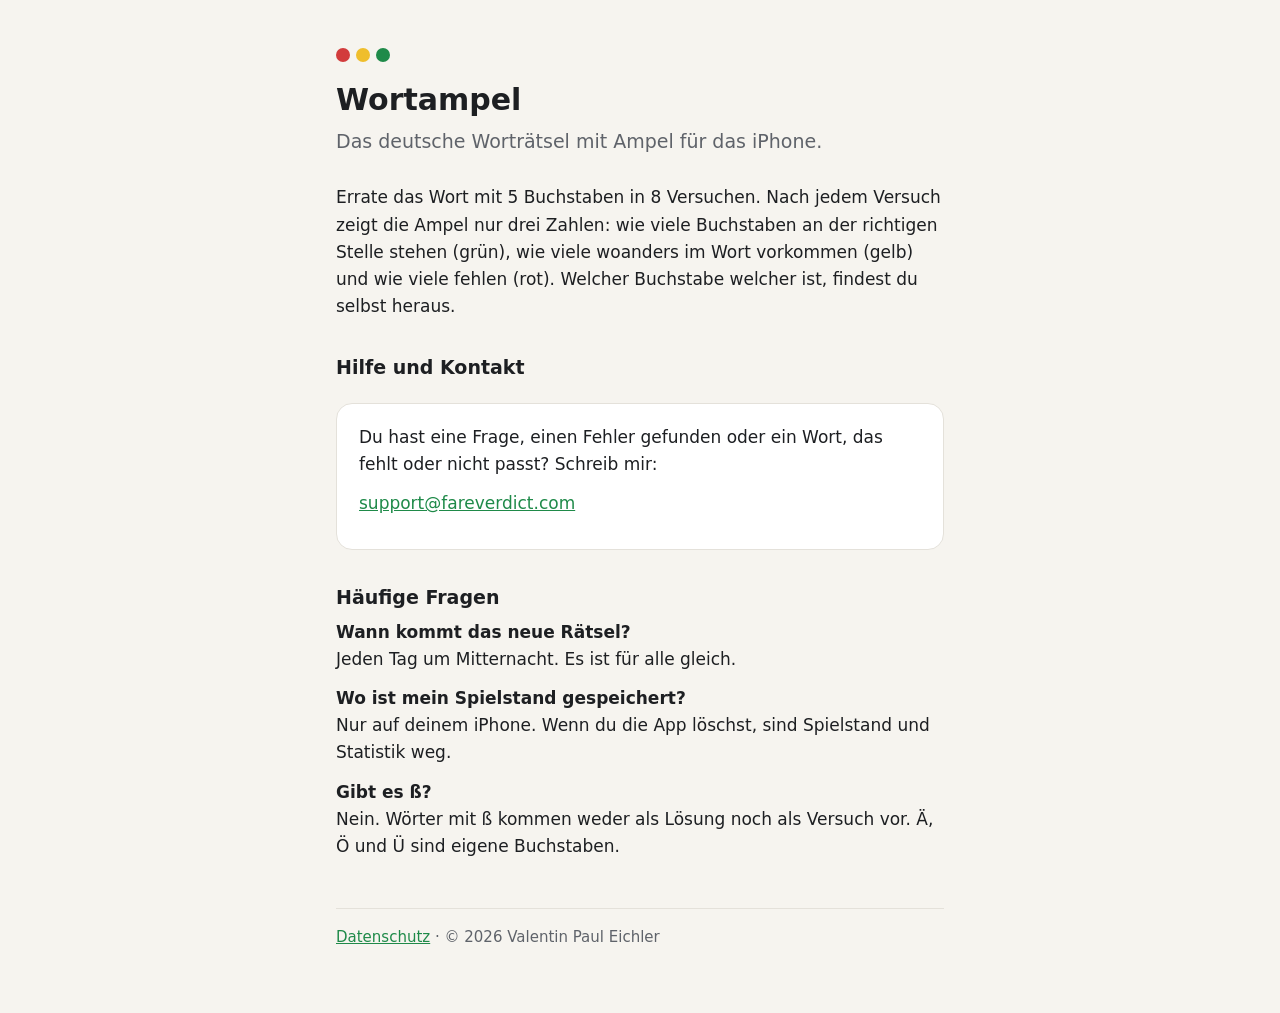
==== index.html @ 89198b7f "Support- und Datenschutzseite für Wortampel Co-Authored-By: Claude Opus 5.5 <noreply@anthropic.com>" ====
<!doctype html>
<html lang="de">
<head>
<meta charset="utf-8">
<meta name="viewport" content="width=device-width, initial-scale=1">
<title>Wortampel</title>
<link rel="stylesheet" href="style.css">
</head>
<body>
<main>
  <div class="logo" aria-hidden="true"><span style="background:var(--red)"></span><span style="background:var(--yellow)"></span><span style="background:var(--green)"></span></div>
  <h1>Wortampel</h1>
  <p class="lead">Das deutsche Worträtsel mit Ampel für das iPhone.</p>

  <p>Errate das Wort mit 5 Buchstaben in 8 Versuchen. Nach jedem Versuch zeigt die Ampel nur drei Zahlen: wie viele Buchstaben an der richtigen Stelle stehen (grün), wie viele woanders im Wort vorkommen (gelb) und wie viele fehlen (rot). Welcher Buchstabe welcher ist, findest du selbst heraus.</p>

  <h2>Hilfe und Kontakt</h2>
  <div class="card">
    <p>Du hast eine Frage, einen Fehler gefunden oder ein Wort, das fehlt oder nicht passt? Schreib mir:</p>
    <p><a href="mailto:support@fareverdict.com">support@fareverdict.com</a></p>
  </div>

  <h2>Häufige Fragen</h2>
  <p><strong>Wann kommt das neue Rätsel?</strong><br>Jeden Tag um Mitternacht. Es ist für alle gleich.</p>
  <p><strong>Wo ist mein Spielstand gespeichert?</strong><br>Nur auf deinem iPhone. Wenn du die App löschst, sind Spielstand und Statistik weg.</p>
  <p><strong>Gibt es ß?</strong><br>Nein. Wörter mit ß kommen weder als Lösung noch als Versuch vor. Ä, Ö und Ü sind eigene Buchstaben.</p>

  <footer>
    <a href="datenschutz.html">Datenschutz</a> · © 2026 Valentin Paul Eichler
  </footer>
</main>
</body>
</html>
---- style.css ----
:root{--bg:#F6F4EF;--surface:#FFFFFF;--text:#1D1F22;--muted:#5F636A;--green:#1F8A49;--yellow:#EFBE2C;--red:#D23C3C;--line:#E4E1DA}
@media (prefers-color-scheme:dark){:root{--bg:#16181B;--surface:#202328;--text:#ECEBE7;--muted:#A3A6AB;--green:#23944F;--yellow:#E6B62A;--red:#D84444;--line:#33373D}}
*{box-sizing:border-box}
body{margin:0;background:var(--bg);color:var(--text);font:17px/1.6 -apple-system,BlinkMacSystemFont,"Segoe UI",system-ui,sans-serif}
main{max-width:640px;margin:0 auto;padding:48px 16px 64px}
.logo{display:flex;gap:6px;margin-bottom:20px}
.logo span{width:14px;height:14px;border-radius:50%}
h1{font-size:30px;line-height:1.2;margin:0 0 8px;font-weight:800}
h2{font-size:19px;margin:32px 0 6px}
p,li{margin:0 0 12px}
.lead{color:var(--muted);font-size:19px;margin-bottom:28px}
.card{background:var(--surface);border:1px solid var(--line);border-radius:16px;padding:20px 22px;margin:20px 0}
a{color:var(--green)}
footer{margin-top:48px;padding-top:16px;border-top:1px solid var(--line);color:var(--muted);font-size:15px}
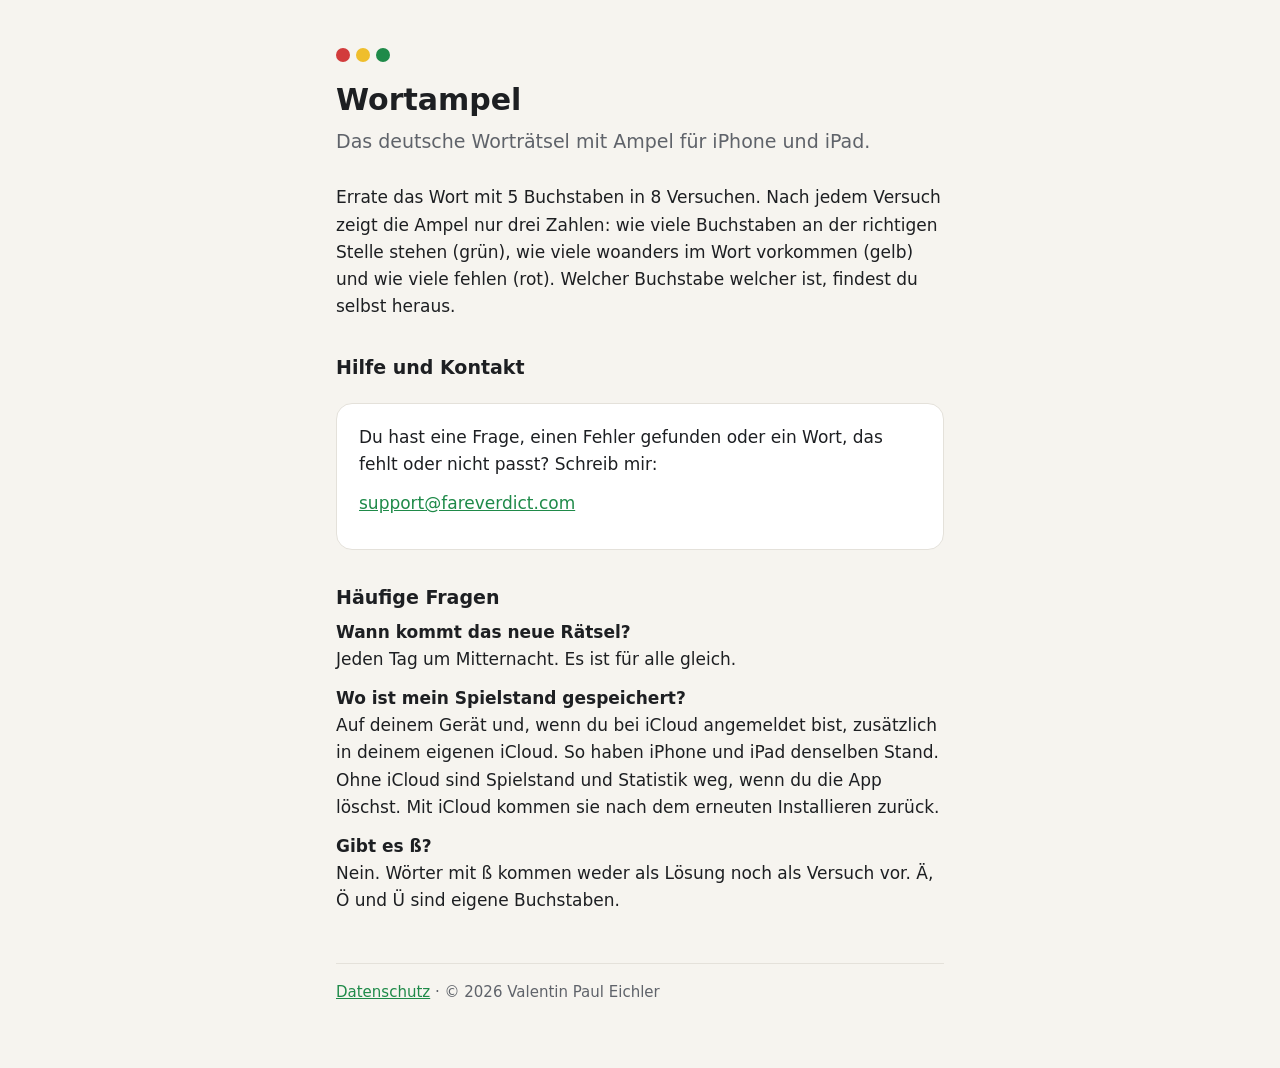
==== commit 49261c91: "Datenschutz und Support für Version 1.1: iPad, iCloud, Erinnerung, Widget Co-Authored-By: Claude Opu" ====
--- a/index.html
+++ b/index.html
@@ -10,7 +10,7 @@
 <main>
   <div class="logo" aria-hidden="true"><span style="background:var(--red)"></span><span style="background:var(--yellow)"></span><span style="background:var(--green)"></span></div>
   <h1>Wortampel</h1>
-  <p class="lead">Das deutsche Worträtsel mit Ampel für das iPhone.</p>
+  <p class="lead">Das deutsche Worträtsel mit Ampel für iPhone und iPad.</p>
 
   <p>Errate das Wort mit 5 Buchstaben in 8 Versuchen. Nach jedem Versuch zeigt die Ampel nur drei Zahlen: wie viele Buchstaben an der richtigen Stelle stehen (grün), wie viele woanders im Wort vorkommen (gelb) und wie viele fehlen (rot). Welcher Buchstabe welcher ist, findest du selbst heraus.</p>
 
@@ -22,7 +22,7 @@
 
   <h2>Häufige Fragen</h2>
   <p><strong>Wann kommt das neue Rätsel?</strong><br>Jeden Tag um Mitternacht. Es ist für alle gleich.</p>
-  <p><strong>Wo ist mein Spielstand gespeichert?</strong><br>Nur auf deinem iPhone. Wenn du die App löschst, sind Spielstand und Statistik weg.</p>
+  <p><strong>Wo ist mein Spielstand gespeichert?</strong><br>Auf deinem Gerät und, wenn du bei iCloud angemeldet bist, zusätzlich in deinem eigenen iCloud. So haben iPhone und iPad denselben Stand. Ohne iCloud sind Spielstand und Statistik weg, wenn du die App löschst. Mit iCloud kommen sie nach dem erneuten Installieren zurück.</p>
   <p><strong>Gibt es ß?</strong><br>Nein. Wörter mit ß kommen weder als Lösung noch als Versuch vor. Ä, Ö und Ü sind eigene Buchstaben.</p>
 
   <footer>
